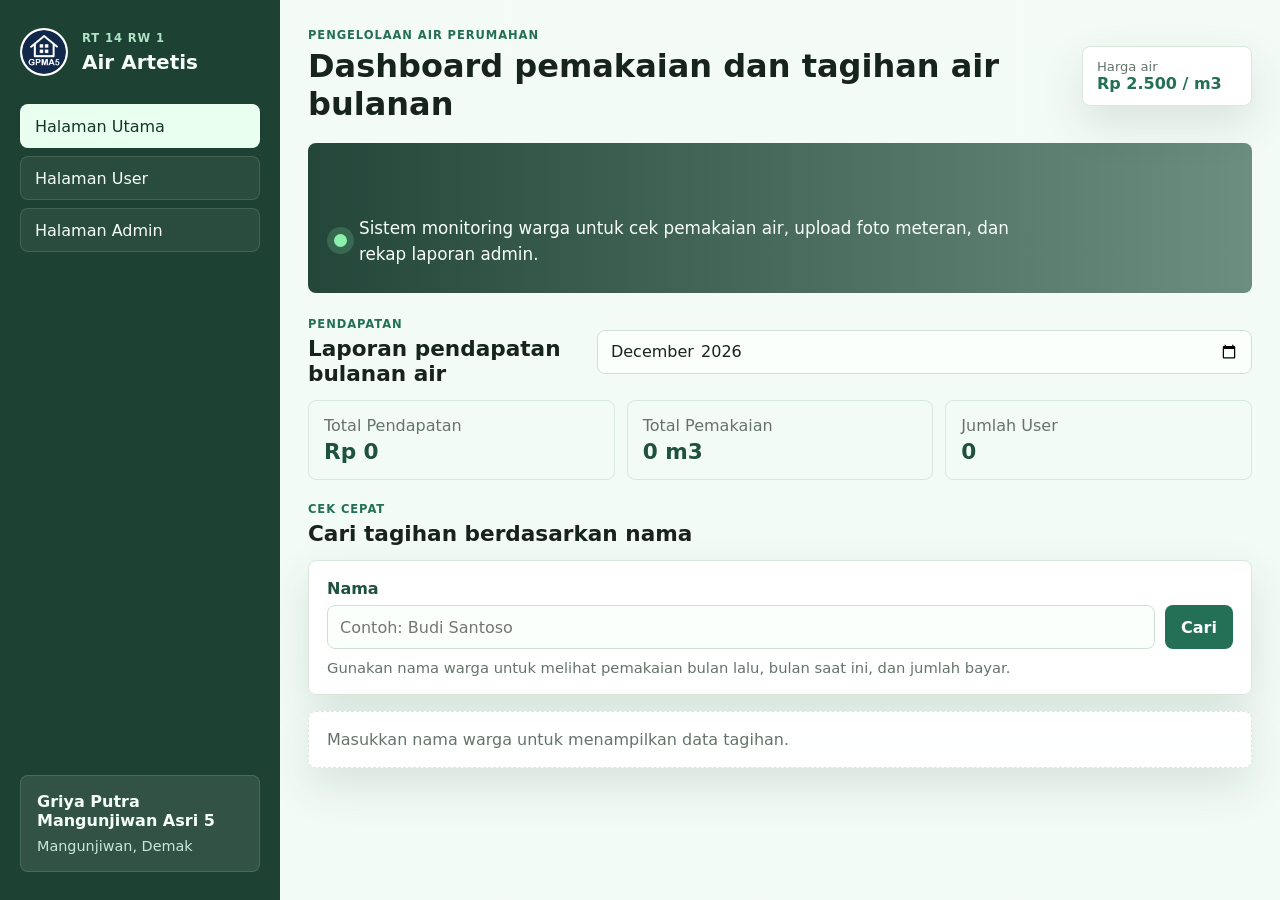
==== index.html @ 8e12fa62 "Add files via upload" ====
<!doctype html>
<html lang="id">
  <head>
    <meta charset="UTF-8" />
    <meta name="viewport" content="width=device-width, initial-scale=1.0" />
    <title>Dashboard Air Artetis Griya Putra Mangunjiwan Asri 5</title>
    <link rel="stylesheet" href="styles.css" />
  </head>
  <body>
    <div class="app-shell">
      <aside class="sidebar">
        <div class="brand">
          <div class="brand-mark"><img src="logo-gpma.png" alt="Logo GPMA5" /></div>
          <div>
            <p class="eyebrow">RT 14 RW 1</p>
            <h1>Air Artetis</h1>
          </div>
        </div>
        <nav class="nav" aria-label="Navigasi utama">
          <button class="nav-button active" data-view="home">Halaman Utama</button>
          <button class="nav-button" data-view="user">Halaman User</button>
          <button class="nav-button" data-view="admin">Halaman Admin</button>
        </nav>
        <div class="address-card">
          <p>Griya Putra Mangunjiwan Asri 5</p>
          <span>Mangunjiwan, Demak</span>
        </div>
      </aside>

      <main>
        <header class="topbar">
          <div>
            <p class="eyebrow">Pengelolaan Air Perumahan</p>
            <h2>Dashboard pemakaian dan tagihan air bulanan</h2>
          </div>
          <div class="price-pill">
            <span>Harga air</span>
            <strong id="current-price">Rp 2.500 / m3</strong>
          </div>
        </header>

        <section class="hero">
          <div class="hero-copy">
            <span class="status-dot"></span>
            <p>Sistem monitoring warga untuk cek pemakaian air, upload foto meteran, dan rekap laporan admin.</p>
          </div>
        </section>

        <section id="home" class="view active">
          <div class="section-heading">
            <div>
              <p class="eyebrow">Pendapatan</p>
              <h3>Laporan pendapatan bulanan air</h3>
            </div>
            <input id="income-month" type="month" aria-label="Pilih bulan pendapatan" />
          </div>
          <div class="income-grid">
            <article class="metric">
              <span>Total Pendapatan</span>
              <strong id="income-total">Rp 0</strong>
            </article>
            <article class="metric">
              <span>Total Pemakaian</span>
              <strong id="income-usage">0 m3</strong>
            </article>
            <article class="metric">
              <span>Jumlah User</span>
              <strong id="income-users">0</strong>
            </article>
          </div>

          <div class="section-heading">
            <div>
              <p class="eyebrow">Cek cepat</p>
              <h3>Cari tagihan berdasarkan nama</h3>
            </div>
          </div>
          <div class="search-panel">
            <label for="home-search">Nama</label>
            <div class="search-row">
              <input id="home-search" type="search" placeholder="Contoh: Budi Santoso" autocomplete="off" />
              <button id="home-search-button" class="primary-button">Cari</button>
            </div>
            <p class="helper">Gunakan nama warga untuk melihat pemakaian bulan lalu, bulan saat ini, dan jumlah bayar.</p>
          </div>
          <div id="home-result" class="result-card empty">
            Masukkan nama warga untuk menampilkan data tagihan.
          </div>
        </section>

        <section id="user" class="view">
          <div class="section-heading">
            <div>
              <p class="eyebrow">Data warga</p>
              <h3>Halaman User</h3>
            </div>
            <div class="toolbar-actions">
              <select id="user-selector" aria-label="Pilih user"></select>
              <button id="user-logout" class="secondary-button" type="button">Keluar User</button>
            </div>
          </div>
          <div class="user-grid">
            <article class="profile-panel">
              <p class="eyebrow">Profil</p>
              <div id="user-profile-photo" class="profile-photo">Foto</div>
              <h3 id="user-name">-</h3>
              <dl>
                <div>
                  <dt>Kode Rumah</dt>
                  <dd id="user-code">-</dd>
                </div>
                <div>
                  <dt>Blok Rumah</dt>
                  <dd id="user-block">-</dd>
                </div>
              </dl>
              <form id="user-profile-form" class="stack-form profile-form">
                <input name="name" placeholder="Nama" required />
                <input name="block" placeholder="Blok rumah" required />
                <input name="username" placeholder="Username" required />
                <input name="password" type="password" placeholder="Password baru" />
                <input name="profilePhoto" type="file" accept="image/*" />
                <button class="secondary-button" type="submit">Simpan Profil</button>
              </form>
            </article>
            <article class="meter-panel">
              <div class="metric">
                <span>Air habis bulan lalu</span>
                <strong id="user-last">0 m3</strong>
              </div>
              <div class="metric">
                <span>Air habis bulan saat ini</span>
                <strong id="user-current">0 m3</strong>
              </div>
              <div class="metric total">
                <span>Jumlah yang harus dibayarkan</span>
                <strong id="user-total">Rp 0</strong>
              </div>
            </article>
            <article class="upload-panel">
              <p class="eyebrow">Input mandiri</p>
              <h3>Input meteran bulan ini</h3>
              <form id="user-meter-form" class="stack-form">
                <input id="user-meter-current" name="currentUsage" type="number" min="0" step="0.1" placeholder="Meteran bulan ini" required />
                <input id="user-meter-month" name="month" type="month" required />
                <input id="user-photo" name="userPhoto" type="file" accept="image/*" />
                <button class="primary-button" type="submit">Simpan Meteran</button>
              </form>
              <p id="user-previous-meter-note" class="helper">Meteran bulan lalu otomatis dari data terakhir.</p>
              <div id="user-photo-preview" class="photo-preview">Belum ada foto.</div>
            </article>
          </div>
        </section>

        <section id="admin" class="view">
          <div class="section-heading">
            <div>
              <p class="eyebrow">Pengelola</p>
              <h3>Halaman Admin</h3>
            </div>
            <button id="admin-logout" class="secondary-button" type="button">Keluar Admin</button>
          </div>

          <div class="admin-grid">
            <article class="admin-panel">
              <h4>Pengaturan harga air</h4>
              <label for="price-input">Harga per m3</label>
              <div class="inline-form">
                <input id="price-input" type="number" min="0" step="100" />
                <button id="save-price" class="primary-button">Simpan</button>
              </div>
            </article>

            <article class="admin-panel">
              <h4>Buat akun user</h4>
              <form id="create-user-form" class="stack-form">
                <input name="name" placeholder="Nama user" required />
                <input name="code" placeholder="Kode rumah, contoh C-01" required />
                <input name="block" placeholder="Blok rumah" required />
                <input name="username" placeholder="Username login user" required />
                <input name="password" type="password" placeholder="Password login user" required />
                <button class="primary-button" type="submit">Tambah User</button>
              </form>
            </article>

            <article class="admin-panel wide">
              <h4>Input pemakaian dan biaya bulanan</h4>
              <form id="usage-form" class="usage-form">
                <input name="userSearch" type="search" placeholder="Cari nama / kode rumah / blok" autocomplete="off" />
                <select name="userId" required></select>
                <input name="currentUsage" type="number" min="0" step="0.1" placeholder="Meteran bulan ini" required />
                <input name="monthlyCost" type="number" min="0" step="500" placeholder="Biaya bulan ini (opsional)" />
                <input name="month" type="month" required />
                <input name="adminPhoto" type="file" accept="image/*" />
                <button class="primary-button" type="submit">Simpan Data</button>
              </form>
              <p id="previous-meter-note" class="helper">Meteran bulan lalu akan ditarik otomatis dari data terakhir.</p>
            </article>

            <article class="admin-panel wide">
              <h4>Edit / hapus data user</h4>
              <form id="admin-edit-user-form" class="admin-edit-form">
                <select name="userId" required></select>
                <input name="name" placeholder="Nama user" required />
                <input name="code" placeholder="Kode rumah" required />
                <input name="block" placeholder="Blok rumah" required />
                <input name="username" placeholder="Username" required />
                <input name="password" type="password" placeholder="Password baru (opsional)" />
                <input name="profilePhoto" type="file" accept="image/*" />
                <button class="primary-button" type="submit">Simpan Edit</button>
                <button id="delete-user" class="danger-button" type="button">Hapus User</button>
              </form>
            </article>
          </div>

          <div class="report-layout">
            <article class="table-panel">
              <div class="table-title">
                <h4>Laporan Bulanan</h4>
                <div class="toolbar-actions">
                  <input id="report-search" type="search" placeholder="Cari laporan..." autocomplete="off" />
                  <input id="export-month" type="month" aria-label="Pilih bulan export" />
                  <button id="export-excel" class="secondary-button" type="button">Export Excel</button>
                  <span id="report-summary">0 user</span>
                </div>
              </div>
              <div class="table-wrap">
                <table>
                  <thead>
                    <tr>
                      <th>Nama</th>
                      <th>Kode</th>
                      <th>Bulan</th>
                      <th>Lalu</th>
                      <th>Saat Ini</th>
                      <th>Bayar</th>
                      <th>Foto Meteran</th>
                    </tr>
                  </thead>
                  <tbody id="report-body"></tbody>
                </table>
              </div>
            </article>

            <article class="table-panel">
              <div class="table-title">
                <h4>Nama-Nama User</h4>
                <span id="user-count">0 warga</span>
              </div>
              <div id="user-list" class="user-list"></div>
            </article>
          </div>
        </section>
      </main>
    </div>

    <div id="photo-modal" class="photo-modal" aria-hidden="true">
      <div class="photo-modal-card" role="dialog" aria-modal="true" aria-label="Preview foto meteran">
        <div class="photo-modal-header">
          <strong id="photo-modal-title">Foto meteran</strong>
          <button id="close-photo-modal" class="secondary-button" type="button">Tutup</button>
        </div>
        <img id="photo-modal-image" src="" alt="Preview foto meteran" />
      </div>
    </div>

    <div id="toast" class="toast" role="status" aria-live="polite"></div>
    <script src="app.js"></script>
  </body>
</html>
---- styles.css ----
:root {
  --leaf-900: #12372a;
  --leaf-800: #1f513f;
  --leaf-700: #247056;
  --leaf-500: #3a9b73;
  --leaf-100: #dff3e8;
  --mint-50: #f3fbf6;
  --water-500: #3aa9b8;
  --soil-600: #8a6a3d;
  --paper: #ffffff;
  --ink: #17231d;
  --muted: #64746b;
  --line: #d8e8dd;
  --shadow: 0 18px 45px rgba(18, 55, 42, 0.12);
}

* {
  box-sizing: border-box;
}

body {
  margin: 0;
  min-height: 100vh;
  overflow-x: hidden;
  font-family: Inter, ui-sans-serif, system-ui, -apple-system, BlinkMacSystemFont, "Segoe UI", sans-serif;
  color: var(--ink);
  background:
    linear-gradient(rgba(243, 251, 246, 0.92), rgba(243, 251, 246, 0.96)),
    url("https://images.unsplash.com/photo-1500530855697-b586d89ba3ee?auto=format&fit=crop&w=1800&q=80") center/cover fixed;
}

body.login-page {
  display: grid;
  place-items: center;
  padding: 28px;
}

button,
input,
select {
  font: inherit;
}

button {
  cursor: pointer;
}

img {
  max-width: 100%;
}

.app-shell {
  display: grid;
  grid-template-columns: 280px minmax(0, 1fr);
  min-height: 100vh;
}

.sidebar {
  position: sticky;
  top: 0;
  height: 100vh;
  padding: 28px 20px;
  background: rgba(18, 55, 42, 0.95);
  color: #f5fff8;
  display: flex;
  flex-direction: column;
  gap: 28px;
}

.brand {
  display: flex;
  align-items: center;
  gap: 14px;
}

.brand-mark {
  width: 48px;
  height: 48px;
  border-radius: 50%;
  display: grid;
  place-items: center;
  overflow: hidden;
  background: #ffffff;
  border: 2px solid rgba(255, 255, 255, 0.75);
}

.brand-mark img {
  width: 100%;
  height: 100%;
  object-fit: cover;
}

.brand h1,
.topbar h2,
.section-heading h3,
.profile-panel h3,
.upload-panel h3 {
  margin: 0;
}

.brand h1 {
  font-size: 1.25rem;
}

.eyebrow {
  margin: 0 0 5px;
  color: var(--leaf-700);
  text-transform: uppercase;
  letter-spacing: 0.08em;
  font-size: 0.72rem;
  font-weight: 800;
}

.sidebar .eyebrow {
  color: #aee2c4;
}

.nav {
  display: grid;
  gap: 8px;
}

.nav-button {
  min-height: 44px;
  border: 1px solid rgba(255, 255, 255, 0.12);
  border-radius: 8px;
  background: rgba(255, 255, 255, 0.06);
  color: #f5fff8;
  text-align: left;
  padding: 0 14px;
}

.nav-button.active,
.nav-button:hover {
  background: #e9fff0;
  color: var(--leaf-900);
}

.address-card {
  margin-top: auto;
  border-radius: 8px;
  padding: 16px;
  background: rgba(255, 255, 255, 0.09);
  border: 1px solid rgba(255, 255, 255, 0.13);
}

.address-card p {
  margin: 0 0 6px;
  font-weight: 800;
}

.address-card span {
  color: #c8e8d7;
  font-size: 0.9rem;
}

main {
  padding: 28px;
}

.topbar,
.section-heading,
.table-title {
  display: flex;
  justify-content: space-between;
  align-items: center;
  gap: 16px;
}

.toolbar-actions {
  display: flex;
  align-items: center;
  gap: 10px;
}

.toolbar-actions input,
.toolbar-actions select {
  min-width: 150px;
}

.topbar {
  margin-bottom: 20px;
}

.topbar h2 {
  font-size: clamp(1.35rem, 3vw, 2rem);
}

.price-pill {
  min-width: 170px;
  border-radius: 8px;
  padding: 12px 14px;
  background: var(--paper);
  box-shadow: var(--shadow);
  border: 1px solid var(--line);
}

.price-pill span {
  display: block;
  color: var(--muted);
  font-size: 0.82rem;
}

.price-pill strong {
  color: var(--leaf-700);
}

.hero {
  min-height: 150px;
  margin-bottom: 24px;
  border-radius: 8px;
  overflow: hidden;
  background:
    linear-gradient(90deg, rgba(18, 55, 42, 0.92), rgba(31, 81, 63, 0.64)),
    url("https://images.unsplash.com/photo-1542601906990-b4d3fb778b09?auto=format&fit=crop&w=1400&q=80") center/cover;
  display: flex;
  align-items: end;
  padding: 26px;
  color: #f8fff9;
}

.hero-copy {
  max-width: 680px;
  display: flex;
  gap: 12px;
  align-items: center;
  font-size: 1.05rem;
  line-height: 1.55;
}

.hero-copy p {
  margin: 0;
}

.status-dot {
  width: 13px;
  height: 13px;
  border-radius: 999px;
  background: #8df0ad;
  box-shadow: 0 0 0 7px rgba(141, 240, 173, 0.18);
  flex: 0 0 auto;
}

.view {
  display: none;
}

.view.active {
  display: block;
}

.section-heading {
  margin: 0 0 14px;
}

.section-heading h3 {
  font-size: 1.35rem;
}

.search-panel,
.result-card,
.profile-panel,
.meter-panel,
.upload-panel,
.admin-panel,
.table-panel {
  background: rgba(255, 255, 255, 0.93);
  border: 1px solid var(--line);
  border-radius: 8px;
  box-shadow: var(--shadow);
}

.search-panel {
  padding: 18px;
}

label {
  display: block;
  margin-bottom: 7px;
  color: var(--leaf-800);
  font-weight: 800;
}

.search-row,
.inline-form {
  display: grid;
  grid-template-columns: 1fr auto;
  gap: 10px;
}

input,
select {
  width: 100%;
  min-height: 44px;
  border-radius: 8px;
  border: 1px solid #cfe0d4;
  background: #fbfffc;
  padding: 0 12px;
  color: var(--ink);
}

input:focus,
select:focus {
  outline: 3px solid rgba(58, 155, 115, 0.22);
  border-color: var(--leaf-500);
}

.primary-button,
.secondary-button {
  min-height: 44px;
  border-radius: 8px;
  border: 0;
  padding: 0 16px;
  font-weight: 800;
}

.primary-button {
  color: white;
  background: var(--leaf-700);
}

.secondary-button {
  color: var(--leaf-900);
  background: var(--leaf-100);
  border: 1px solid #b9ddc7;
}

.helper {
  margin: 10px 0 0;
  color: var(--muted);
  font-size: 0.92rem;
}

.result-card {
  margin-top: 16px;
  padding: 18px;
}

.result-card.empty {
  color: var(--muted);
  border-style: dashed;
}

.result-grid {
  display: grid;
  grid-template-columns: repeat(4, minmax(0, 1fr));
  gap: 12px;
}

.result-item {
  padding: 14px;
  border-radius: 8px;
  background: var(--mint-50);
  border: 1px solid var(--line);
}

.result-item span {
  display: block;
  color: var(--muted);
  font-size: 0.82rem;
}

.result-item strong {
  display: block;
  margin-top: 4px;
  color: var(--leaf-900);
}

.home-photo-result {
  margin-top: 14px;
  padding: 14px;
  border-radius: 8px;
  background: var(--mint-50);
  border: 1px solid var(--line);
}

.home-photo-result > span {
  display: block;
  margin-bottom: 8px;
  color: var(--muted);
  font-size: 0.82rem;
}

.home-photo-button {
  width: min(280px, 100%);
  aspect-ratio: 4 / 3;
  padding: 0;
  overflow: hidden;
  border-radius: 8px;
  border: 1px solid var(--line);
  background: var(--paper);
}

.home-photo-button img {
  width: 100%;
  height: 100%;
  object-fit: cover;
}

.home-photo-empty {
  color: var(--muted);
}

.user-grid {
  display: grid;
  grid-template-columns: 1fr 1.2fr 1fr;
  gap: 16px;
}

.income-grid {
  display: grid;
  grid-template-columns: repeat(3, minmax(0, 1fr));
  gap: 12px;
  margin-bottom: 22px;
}

.profile-panel,
.meter-panel,
.upload-panel,
.admin-panel,
.table-panel {
  padding: 18px;
}

.profile-photo {
  width: 92px;
  height: 92px;
  margin-bottom: 14px;
  display: grid;
  place-items: center;
  overflow: hidden;
  border-radius: 50%;
  background: var(--leaf-100);
  border: 3px solid #c9e8d4;
  color: var(--leaf-800);
  font-weight: 800;
}

.profile-photo img {
  width: 100%;
  height: 100%;
  object-fit: cover;
}

.profile-form {
  margin-top: 18px;
  padding-top: 16px;
  border-top: 1px solid var(--line);
}

dl {
  margin: 18px 0 0;
  display: grid;
  gap: 12px;
}

dt {
  color: var(--muted);
  font-size: 0.82rem;
}

dd {
  margin: 3px 0 0;
  font-weight: 800;
}

.meter-panel {
  display: grid;
  gap: 12px;
}

.metric {
  padding: 15px;
  border-radius: 8px;
  background: var(--mint-50);
  border: 1px solid var(--line);
}

.metric span {
  color: var(--muted);
  display: block;
}

.metric strong {
  display: block;
  margin-top: 4px;
  font-size: 1.35rem;
  color: var(--leaf-800);
}

.metric.total {
  background: #fff8e8;
  border-color: #edd9a8;
}

.metric.total strong {
  color: var(--soil-600);
}

.upload-panel {
  display: grid;
  gap: 12px;
}

.photo-preview {
  min-height: 150px;
  border-radius: 8px;
  border: 1px dashed #b7d2c1;
  background: var(--mint-50);
  display: grid;
  place-items: center;
  overflow: hidden;
  color: var(--muted);
  text-align: center;
  padding: 12px;
}

.photo-preview img,
.photo-thumb {
  width: 100%;
  height: 100%;
  object-fit: cover;
}

.admin-grid {
  display: grid;
  grid-template-columns: 1fr 1fr;
  gap: 16px;
}

.admin-panel h4,
.table-panel h4 {
  margin: 0 0 14px;
  font-size: 1.05rem;
}

.admin-panel.wide {
  grid-column: 1 / -1;
}

.stack-form,
.usage-form,
.admin-edit-form {
  display: grid;
  gap: 10px;
}

.usage-form {
  grid-template-columns: 1.2fr 1fr 1fr 0.9fr 1.2fr auto;
  align-items: center;
}

.admin-edit-form {
  grid-template-columns: 1.2fr 1fr 0.9fr 1fr 1fr 1fr 1.2fr auto auto;
  align-items: center;
}

.danger-button {
  min-height: 44px;
  border-radius: 8px;
  border: 1px solid #f0b8ae;
  padding: 0 16px;
  color: #a11f14;
  background: #fff0ed;
  font-weight: 800;
}

.danger-button:hover {
  background: #ffe2dc;
}

.report-layout {
  display: grid;
  grid-template-columns: minmax(0, 1.5fr) minmax(280px, 0.8fr);
  gap: 16px;
  margin-top: 16px;
}

.table-title {
  margin-bottom: 12px;
}

.table-title span {
  color: var(--muted);
  font-size: 0.9rem;
}

.table-wrap {
  overflow: auto;
}

table {
  width: 100%;
  border-collapse: collapse;
  min-width: 760px;
}

th,
td {
  padding: 11px 10px;
  text-align: left;
  border-bottom: 1px solid var(--line);
  vertical-align: middle;
}

th {
  color: var(--leaf-800);
  background: var(--mint-50);
  font-size: 0.82rem;
}

.thumb-cell {
  width: 70px;
  height: 52px;
  border-radius: 8px;
  background: var(--mint-50);
  border: 1px solid var(--line);
  overflow: hidden;
  display: grid;
  place-items: center;
  color: var(--muted);
  font-size: 0.75rem;
}

.photo-button {
  padding: 0;
  cursor: zoom-in;
}

.photo-button:hover {
  border-color: var(--leaf-500);
  box-shadow: 0 0 0 3px rgba(58, 155, 115, 0.16);
}

.user-list {
  display: grid;
  gap: 10px;
}

.user-row {
  display: flex;
  align-items: center;
  justify-content: space-between;
  gap: 10px;
  padding: 12px;
  border-radius: 8px;
  background: var(--mint-50);
  border: 1px solid var(--line);
}

.mini-profile {
  width: 42px;
  height: 42px;
  flex: 0 0 auto;
  border-radius: 50%;
  display: grid;
  place-items: center;
  overflow: hidden;
  background: var(--leaf-100);
  color: var(--leaf-800);
  font-size: 0.68rem;
  font-weight: 800;
}

.mini-profile img {
  width: 100%;
  height: 100%;
  object-fit: cover;
}

.user-row strong {
  display: block;
}

.user-row span {
  color: var(--muted);
  font-size: 0.86rem;
}

.toast {
  position: fixed;
  right: 22px;
  bottom: 22px;
  max-width: 360px;
  padding: 13px 15px;
  border-radius: 8px;
  background: var(--leaf-900);
  color: #f8fff9;
  box-shadow: var(--shadow);
  opacity: 0;
  transform: translateY(12px);
  pointer-events: none;
  transition: 180ms ease;
}

.toast.show {
  opacity: 1;
  transform: translateY(0);
}

.photo-modal {
  position: fixed;
  inset: 0;
  z-index: 20;
  display: none;
  place-items: center;
  padding: 24px;
  background: rgba(18, 55, 42, 0.72);
}

.photo-modal.show {
  display: grid;
}

.photo-modal-card {
  width: min(820px, 100%);
  max-height: 90vh;
  display: grid;
  gap: 14px;
  padding: 16px;
  border-radius: 8px;
  background: var(--paper);
  border: 1px solid var(--line);
  box-shadow: var(--shadow);
}

.photo-modal-header {
  display: flex;
  justify-content: space-between;
  align-items: center;
  gap: 12px;
}

.photo-modal-card img {
  width: 100%;
  max-height: 74vh;
  object-fit: contain;
  border-radius: 8px;
  background: var(--mint-50);
}

.login-layout {
  width: min(1040px, 100%);
  min-height: 620px;
  display: grid;
  grid-template-columns: 1.1fr 0.9fr;
  overflow: hidden;
  border-radius: 8px;
  background: rgba(255, 255, 255, 0.96);
  border: 1px solid var(--line);
  box-shadow: var(--shadow);
}

.login-hero {
  padding: 34px;
  color: #f8fff9;
  background:
    linear-gradient(145deg, rgba(18, 55, 42, 0.96), rgba(31, 81, 63, 0.66)),
    url("https://images.unsplash.com/photo-1473773508845-188df298d2d1?auto=format&fit=crop&w=1200&q=80") center/cover;
  display: flex;
  flex-direction: column;
  justify-content: space-between;
  gap: 30px;
}

.login-brand .brand-mark {
  background: #ffffff;
}

.login-copy {
  max-width: 560px;
}

.login-copy .eyebrow {
  color: #bdeecf;
}

.login-copy h2 {
  margin: 0;
  font-size: clamp(1.7rem, 4vw, 2.8rem);
  line-height: 1.08;
}

.login-copy p:last-child {
  margin: 16px 0 0;
  color: #d8f2e2;
  line-height: 1.65;
}

.login-card {
  padding: 38px;
  display: flex;
  flex-direction: column;
  justify-content: center;
}

.login-card h2 {
  margin: 0 0 22px;
  font-size: 1.7rem;
}

.back-link {
  color: var(--leaf-700);
  font-weight: 800;
  text-align: center;
  text-decoration: none;
}

.back-link:hover {
  text-decoration: underline;
}

.login-message {
  min-height: 24px;
  margin: 16px 0 0;
  font-weight: 800;
}

.login-message.success {
  color: var(--leaf-700);
}

.login-message.error {
  color: #b42318;
}

@media (max-width: 1080px) {
  .app-shell {
    grid-template-columns: 1fr;
  }

  .sidebar {
    position: relative;
    height: auto;
  }

  .nav {
    grid-template-columns: repeat(3, minmax(0, 1fr));
  }

  .user-grid,
  .income-grid,
  .report-layout,
  .admin-grid {
    grid-template-columns: 1fr;
  }

  .usage-form {
    grid-template-columns: 1fr 1fr;
  }

  .admin-edit-form {
    grid-template-columns: 1fr 1fr;
  }
}

@media (max-width: 860px) {
  .login-layout {
    grid-template-columns: 1fr;
  }

  .login-hero {
    min-height: 340px;
  }
}

@media (max-width: 720px) {
  body {
    background-attachment: scroll;
  }

  main {
    width: 100%;
    min-width: 0;
    padding: 14px;
  }

  .sidebar {
    padding: 18px 14px;
    gap: 16px;
  }

  .brand {
    align-items: flex-start;
  }

  .brand-mark {
    width: 42px;
    height: 42px;
    font-size: 1.22rem;
  }

  .brand h1 {
    font-size: 1.05rem;
    line-height: 1.25;
  }

  .topbar,
  .section-heading {
    align-items: stretch;
    flex-direction: column;
  }

  .topbar {
    margin-bottom: 14px;
  }

  .topbar h2 {
    font-size: 1.28rem;
    line-height: 1.25;
  }

  .price-pill {
    width: 100%;
    min-width: 0;
  }

  .nav,
  .toolbar-actions,
  .search-row,
  .inline-form,
  .usage-form,
  .admin-edit-form,
  .result-grid {
    grid-template-columns: 1fr;
  }

  .home-photo-button {
    width: 100%;
  }

  .nav {
    gap: 7px;
  }

  .nav-button,
  .primary-button,
  .secondary-button,
  .danger-button {
    width: 100%;
    min-height: 46px;
    text-align: center;
    white-space: normal;
  }

  .toolbar-actions {
    align-items: stretch;
    flex-direction: column;
  }

  .toolbar-actions input,
  .toolbar-actions select {
    min-width: 0;
  }

  .hero {
    min-height: 126px;
    margin-bottom: 16px;
    padding: 16px;
  }

  .hero-copy {
    align-items: flex-start;
    font-size: 0.95rem;
  }

  .search-panel,
  .result-card,
  .profile-panel,
  .meter-panel,
  .upload-panel,
  .admin-panel,
  .table-panel {
    padding: 14px;
  }

  input,
  select {
    min-width: 0;
    min-height: 46px;
  }

  input[type="file"] {
    min-height: 0;
    padding: 10px;
  }

  .metric {
    padding: 13px;
  }

  .metric strong {
    font-size: 1.18rem;
  }

  .profile-photo {
    width: 82px;
    height: 82px;
  }

  .photo-preview {
    min-height: 132px;
  }

  .report-layout {
    gap: 14px;
    margin-top: 14px;
  }

  .table-title {
    align-items: stretch;
    flex-direction: column;
  }

  .table-wrap {
    width: 100%;
    margin: 0;
    padding-bottom: 0;
    overflow: visible;
  }

  table {
    min-width: 0;
  }

  th,
  td {
    padding: 9px 8px;
    font-size: 0.84rem;
  }

  table,
  thead,
  tbody,
  tr,
  th,
  td {
    display: block;
    width: 100%;
  }

  thead {
    display: none;
  }

  tbody {
    display: grid;
    gap: 12px;
  }

  tbody tr {
    padding: 12px;
    border: 1px solid var(--line);
    border-radius: 8px;
    background: var(--mint-50);
  }

  tbody td {
    display: grid;
    grid-template-columns: minmax(88px, 0.42fr) minmax(0, 1fr);
    gap: 10px;
    align-items: center;
    border-bottom: 1px solid rgba(216, 232, 221, 0.8);
    padding: 9px 0;
    text-align: right;
    word-break: break-word;
  }

  tbody td:last-child {
    border-bottom: 0;
  }

  tbody td::before {
    content: attr(data-label);
    color: var(--leaf-800);
    font-weight: 800;
    text-align: left;
  }

  tbody td .thumb-cell {
    justify-self: end;
  }

  .user-row {
    align-items: flex-start;
    justify-content: flex-start;
  }

  .toast {
    right: 12px;
    bottom: 12px;
    left: 12px;
    max-width: none;
  }

  .photo-modal {
    padding: 12px;
  }

  .photo-modal-card {
    max-height: 92vh;
    padding: 12px;
  }

  .photo-modal-header {
    align-items: stretch;
    flex-direction: column;
  }

  body.login-page,
  .login-hero,
  .login-card {
    padding: 20px;
  }

  .login-layout {
    min-height: auto;
  }

  .login-hero {
    min-height: 300px;
  }
}

@media (max-width: 420px) {
  main {
    padding: 10px;
  }

  .sidebar {
    padding: 14px 10px;
  }

  .address-card {
    padding: 12px;
  }

  .hero {
    padding: 14px;
  }

  .hero-copy {
    gap: 9px;
  }

  .status-dot {
    width: 10px;
    height: 10px;
    box-shadow: 0 0 0 5px rgba(141, 240, 173, 0.18);
  }

  .section-heading h3 {
    font-size: 1.15rem;
  }

  .search-panel,
  .result-card,
  .profile-panel,
  .meter-panel,
  .upload-panel,
  .admin-panel,
  .table-panel {
    padding: 12px;
  }

  .thumb-cell {
    width: 58px;
    height: 46px;
  }

  body.login-page {
    padding: 10px;
  }

  .login-copy h2 {
    font-size: 1.55rem;
  }
}
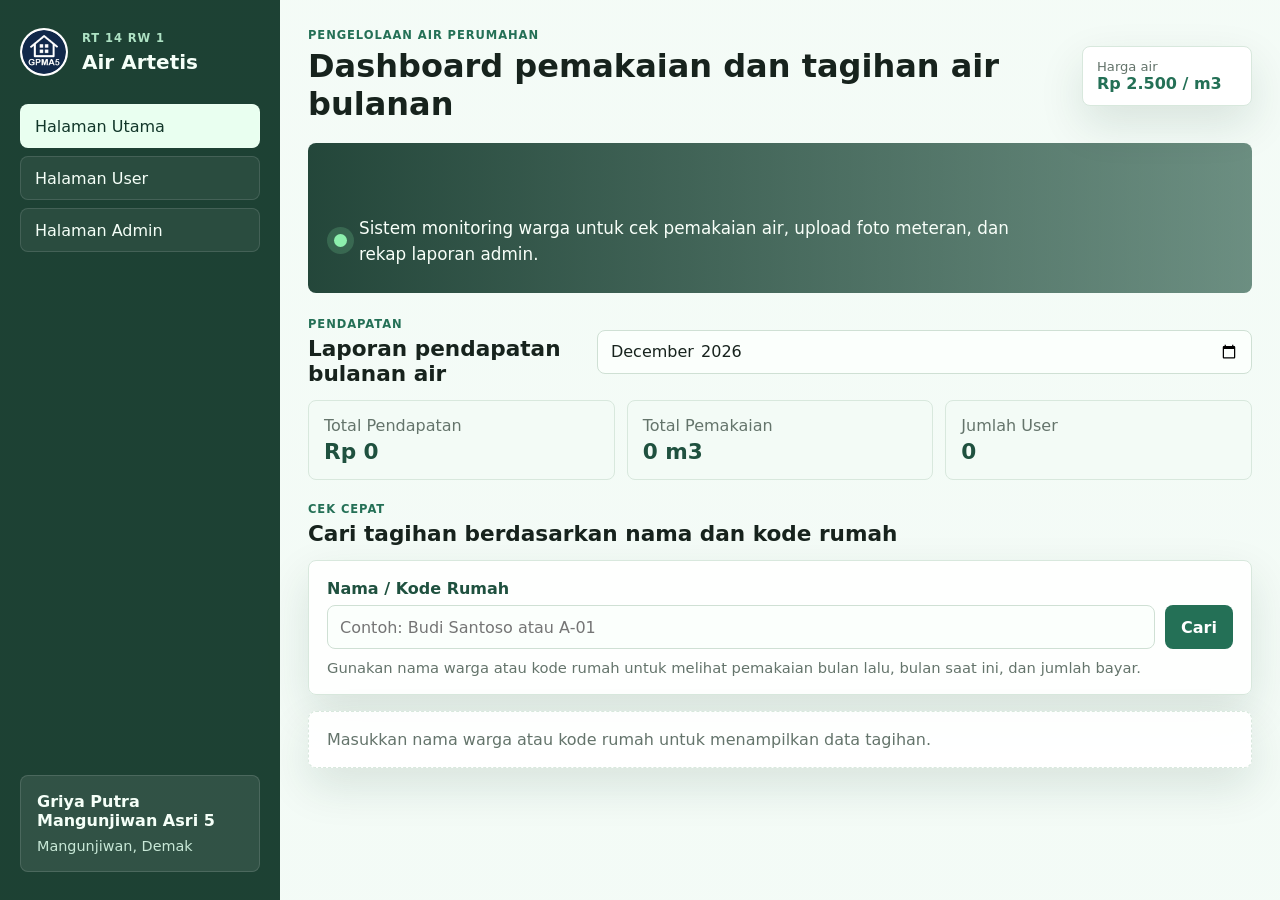
==== commit bc981efe: "Update index.html" ====
--- a/index.html
+++ b/index.html
@@ -72,19 +72,19 @@
           <div class="section-heading">
             <div>
               <p class="eyebrow">Cek cepat</p>
-              <h3>Cari tagihan berdasarkan nama</h3>
+              <h3>Cari tagihan berdasarkan nama dan kode rumah</h3>
             </div>
           </div>
           <div class="search-panel">
-            <label for="home-search">Nama</label>
+            <label for="home-search">Nama / Kode Rumah</label>
             <div class="search-row">
-              <input id="home-search" type="search" placeholder="Contoh: Budi Santoso" autocomplete="off" />
+              <input id="home-search" type="search" placeholder="Contoh: Budi Santoso atau A-01" autocomplete="off" />
               <button id="home-search-button" class="primary-button">Cari</button>
             </div>
-            <p class="helper">Gunakan nama warga untuk melihat pemakaian bulan lalu, bulan saat ini, dan jumlah bayar.</p>
+            <p class="helper">Gunakan nama warga atau kode rumah untuk melihat pemakaian bulan lalu, bulan saat ini, dan jumlah bayar.</p>
           </div>
           <div id="home-result" class="result-card empty">
-            Masukkan nama warga untuk menampilkan data tagihan.
+            Masukkan nama warga atau kode rumah untuk menampilkan data tagihan.
           </div>
         </section>
 
